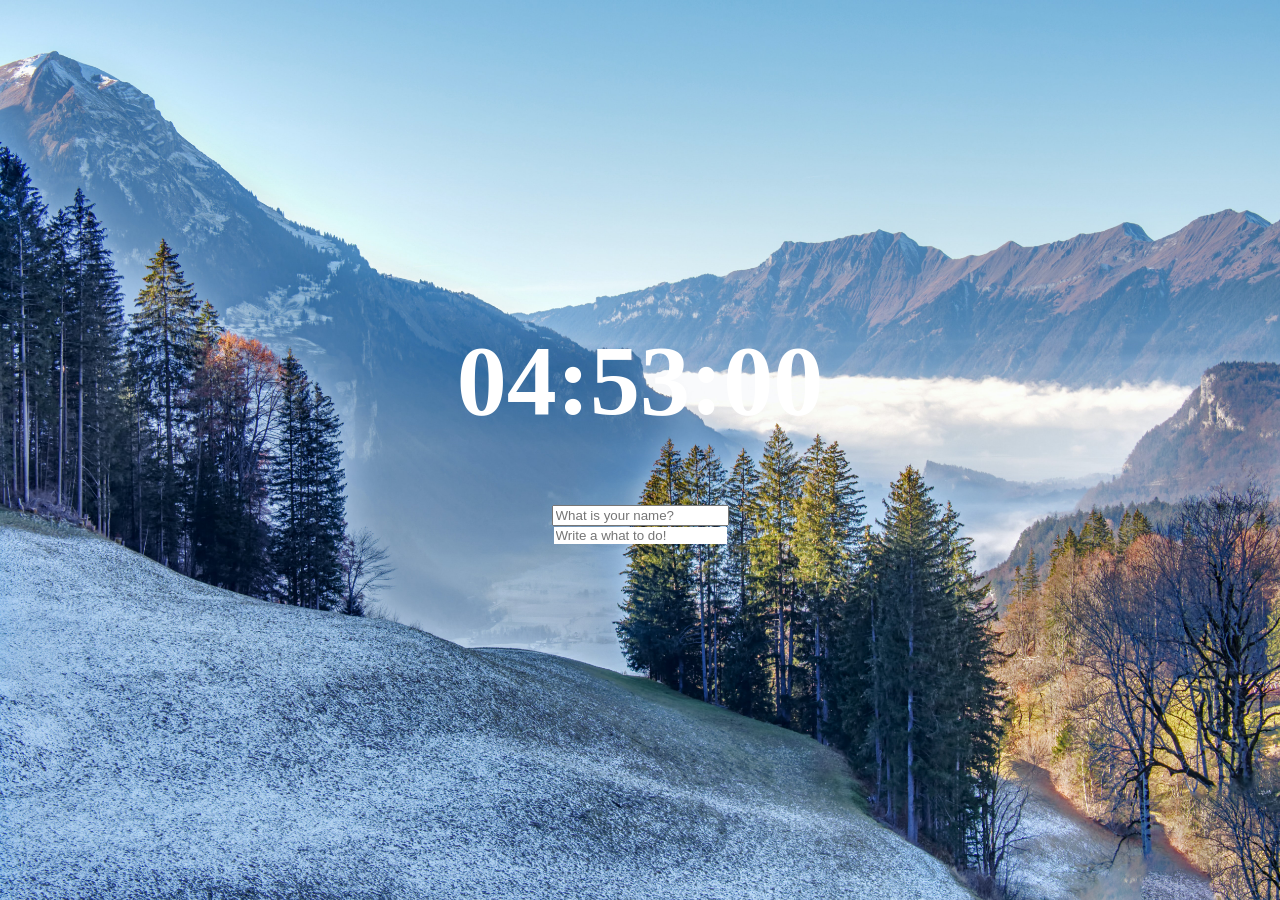
==== index.html @ e657f3f6 "finish" ====
<!DOCTYPE html>
<html>
  <head>
    <title>Something</title>
    <meta charset="utf-8" />
    <link rel="stylesheet" href="index.css" />
  </head>
  <body>
    <div class="js-clock">
      <h1>00:00</h1>
    </div>
    <form class="js-form form">
      <input type="text" placeholder="What is your name?" />
    </form>
    <h4 class="js-greetings greetings"></h4>
    <form class="js-toDoForm">
      <input type="text" placeholder="Write a what to do!" />
    </form>
    <ul class="js-toDoList"></ul>
    <span class="js-weather"></span>
    <script src="clock.js"></script>
    <script src="grettingg.js"></script>
    <script src="todo.js"></script>
    <script src="bg.js"></script>
    <script src="weather.js"></script>
  </body>
</html>
---- index.css ----
body {
  background-color: #2c3e50;
}

.btn {
  cursor: pointer;
}
body {
  color: white;
  transition: color 1s ease-in-out;
}

.clicked {
  color: #7f8c8d;
}

.form,
.greetings {
  display: none;
}

.showing {
  display: block;
}

@keyframes fadeIn {
  from {
    opacity: 0;
  }
  to {
    opacity: 1;
  }
}

.bgImage {
  position: absolute;
  top: 0;
  left: 0;
  width: 100%;
  height: 100%;
  z-index: -1;
  animation: fadeIn 1s linear;
}

body {
  margin-top: 20%;
  display: flex;
  flex-direction: column;
  justify-content: center;
  align-items: center;
}

.js-clock h1 {
  font-size: 100px;
}

.js-toDoForm input {
  border: none;
}
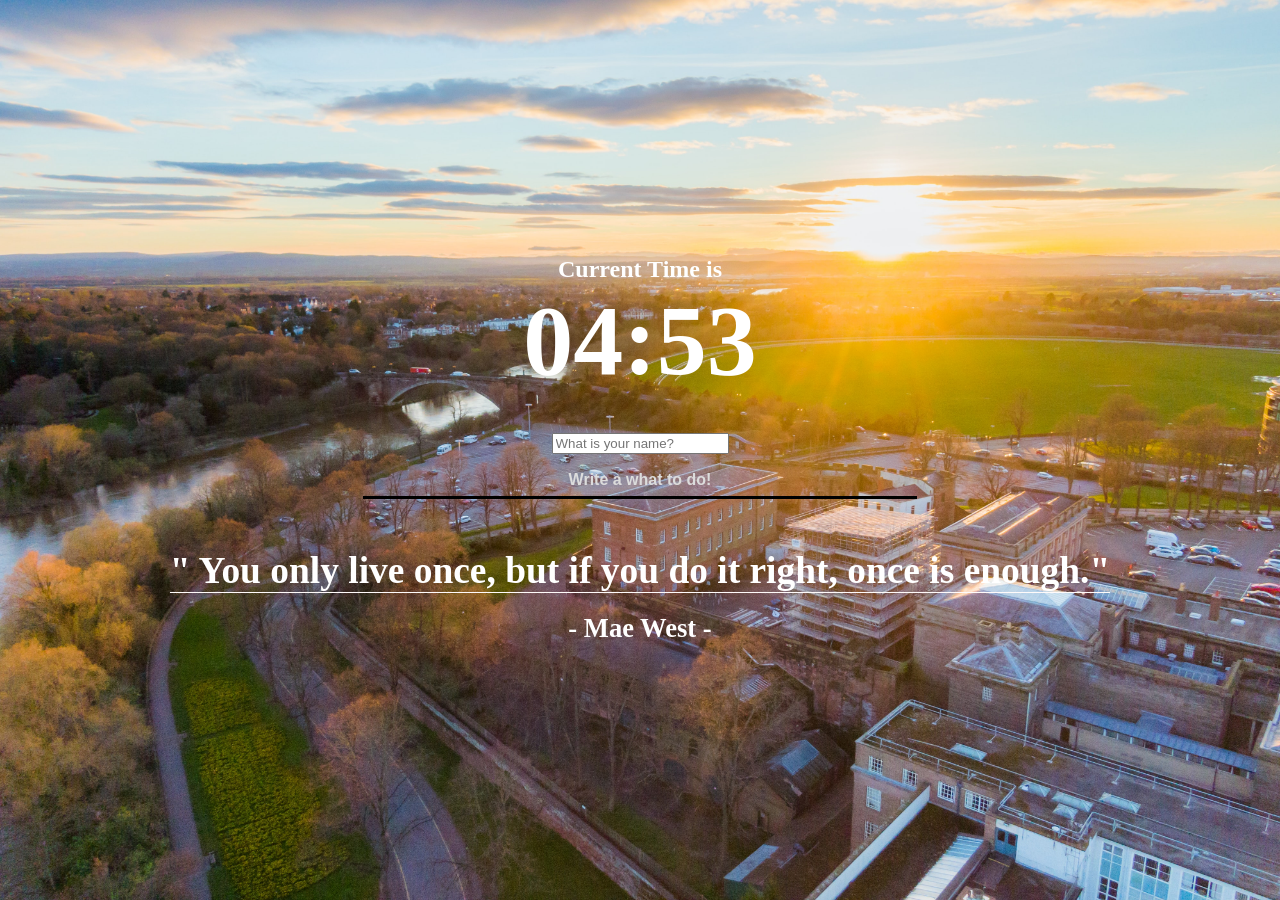
==== commit 3141017e: "." ====
--- a/index.html
+++ b/index.html
@@ -4,24 +4,53 @@
     <title>Something</title>
     <meta charset="utf-8" />
     <link rel="stylesheet" href="index.css" />
+    <link rel="stylesheet" href="reset.css" />
   </head>
   <body>
+    <h4 class="js-greetings greetings"></h4>
     <div class="js-clock">
+      <h2>Current Time is</h2>
       <h1>00:00</h1>
     </div>
     <form class="js-form form">
       <input type="text" placeholder="What is your name?" />
     </form>
-    <h4 class="js-greetings greetings"></h4>
     <form class="js-toDoForm">
-      <input type="text" placeholder="Write a what to do!" />
+      <input
+        type="text"
+        placeholder="Write a what to do!"
+        style="
+          color: gainsboro;
+          text-align: center;
+          font-size: 1rem;
+          font-weight: bold;
+        "
+      />
     </form>
     <ul class="js-toDoList"></ul>
+    <div id="quote">
+      <h3></h3>
+      <h5 id="author"></h5>
+    </div>
     <span class="js-weather"></span>
-    <script src="clock.js"></script>
-    <script src="grettingg.js"></script>
-    <script src="todo.js"></script>
-    <script src="bg.js"></script>
-    <script src="weather.js"></script>
+    <script src="./js/clock.js"></script>
+    <script src="./js/grettingg.js"></script>
+    <script src="./js/todo.js"></script>
+    <script src="./js/bg.js"></script>
+    <script src="./js/weather.js"></script>
+    <script src="./js/quotes.js"></script>
+    <script>
+      (function () {
+        const time = document.querySelector(".js-clock");
+
+        time.addEventListener("click", function () {
+          if (!time.classList.contains("color_change")) {
+            time.classList.add("color_change");
+          } else {
+            time.classList.remove("color_change");
+          }
+        });
+      })();
+    </script>
   </body>
 </html>
--- a/index.css
+++ b/index.css
@@ -52,8 +52,56 @@
 
 .js-clock h1 {
   font-size: 100px;
+  font-family: "Staatliches", cursive;
+  margin-bottom: 15px;
 }
 
 .js-toDoForm input {
+  margin: 10px 0 10px 0;
   border: none;
+  border-bottom: 3px solid black;
+  width: 550px;
+  height: 30px;
+  background-color: transparent;
+  outline-style: none;
 }
+
+.js-toDoForm input::placeholder {
+  color: gainsboro;
+  font-size: 1rem;
+  font-weight: bold;
+  text-align: center;
+}
+
+.js-clock {
+  margin: 20px;
+  text-align: center;
+  color: white;
+  transition: 1s;
+}
+
+.color_change {
+  color: black;
+  size: 3rem;
+  transition: 1s;
+}
+
+.js-toDoList {
+  margin-bottom: 40px;
+}
+
+#quote {
+  text-align: center;
+  font-family: "Lobster", cursive;
+  font-size: 2rem;
+  transition: 1s;
+  color: white;
+}
+#quote h3 {
+  border-bottom: 1px solid snow;
+  margin-bottom: 20px;
+}
+
+.js-weather {
+  margin-top: 20px;
+}
